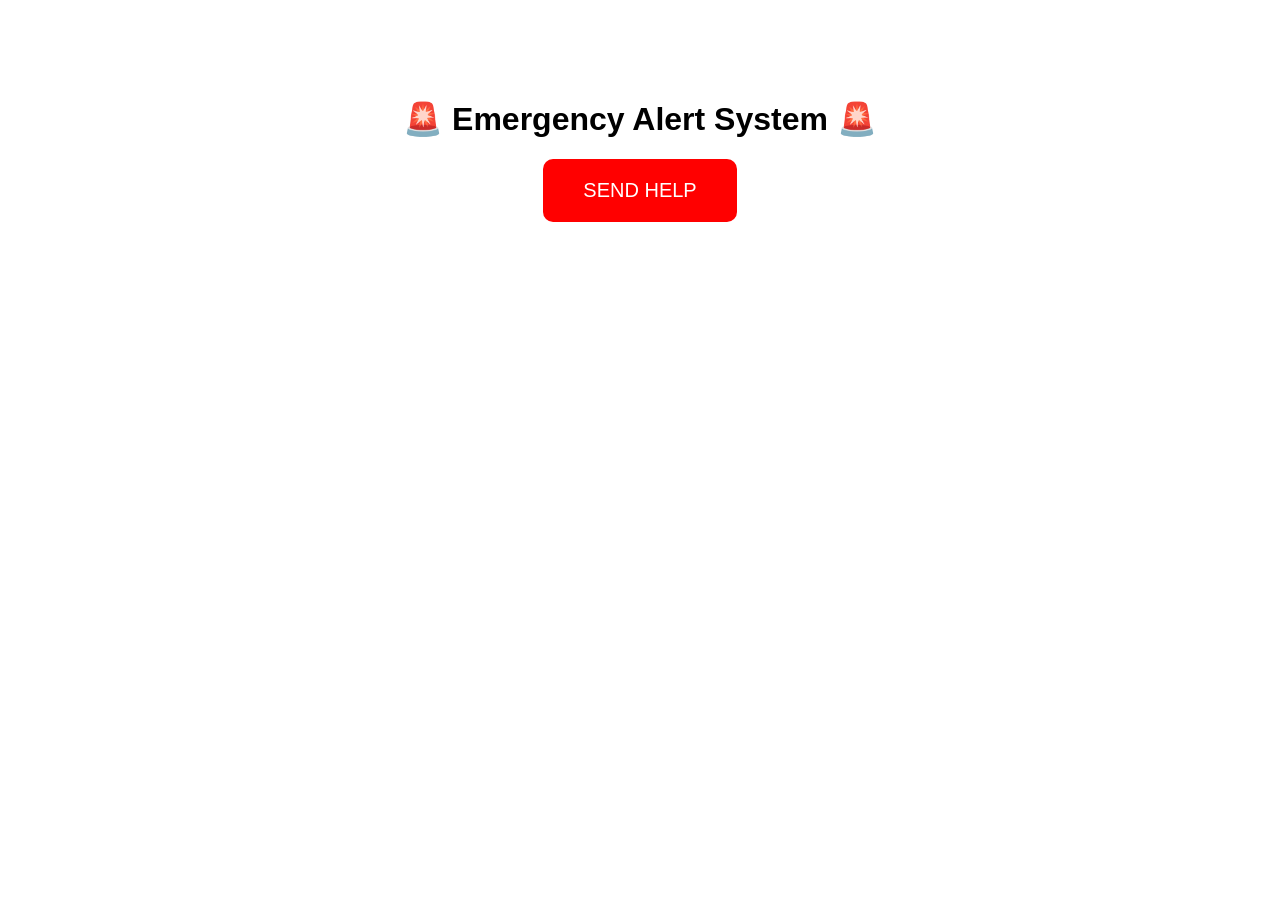
==== templates/index.html @ da8e2111 "Initial commit: Mobile Emergency Alert System with Flask Auth and Flutter SOS button" ====
<!DOCTYPE html>
<html lang="en">
<head>
    <meta charset="UTF-8">
    <title>Emergency Alert</title>

    <style>
        body {
            font-family: Arial;
            text-align: center;
            margin-top: 100px;
        }

        .alert-btn {
            background: red;
            color: white;
            padding: 20px 40px;
            font-size: 20px;
            border: none;
            border-radius: 10px;
            cursor: pointer;
        }

        #status {
            margin-top: 20px;
            font-size: 18px;
            font-weight: bold;
        }
    </style>
</head>

<body>

    <h1>🚨 Emergency Alert System 🚨</h1>

    <!-- ✅ BUTTON -->
    <button class="alert-btn" onclick="sendHelp()">SEND HELP</button>

    <!-- ✅ ADD STATUS HERE (IMPORTANT) -->
    <div id="status"></div>

    <!-- ✅ ADD SCRIPT AT BOTTOM -->
    <script>
        function sendHelp() {
            const status = document.getElementById("status");

            if (!navigator.geolocation) {
                status.innerHTML = "❌ Geolocation not supported";
                return;
            }

            status.innerHTML = "📡 Getting location...";

            navigator.geolocation.getCurrentPosition(
                function(position) {
                    let location = `https://maps.google.com/?q=${position.coords.latitude},${position.coords.longitude}`;

                    status.innerHTML = "📡 Sending alert...";

                    fetch("/send_alert", {
                        method: "POST",
                        headers: {
                            "Content-Type": "application/json"
                        },
                        body: JSON.stringify({ location: location })
                    })
                    .then(res => res.json())
                    .then(data => {
                        status.innerHTML = data.status;
                    })
                    .catch(err => {
                        status.innerHTML = "❌ Error sending alert!";
                        console.error(err);
                    });
                },
                function(error) {
                    status.innerHTML = "❌ Location permission denied!";
                }
            );
        }
    </script>

</body>
</html>
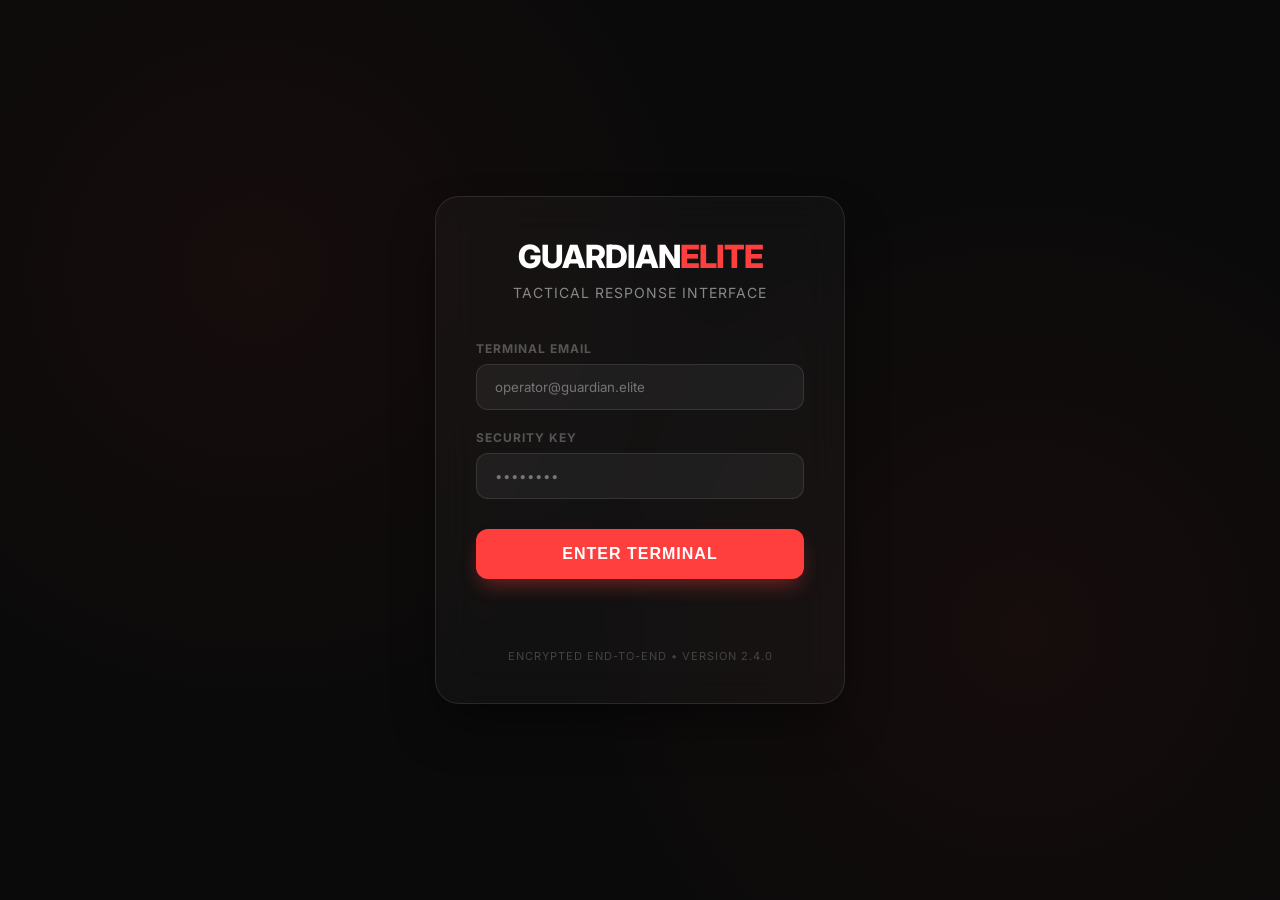
==== commit 7d510f58: "FINAL CHNAGE" ====
--- a/templates/index.html
+++ b/templates/index.html
@@ -2,83 +2,216 @@
 <html lang="en">
 <head>
     <meta charset="UTF-8">
-    <title>Emergency Alert</title>
-
+    <meta name="viewport" content="width=device-width, initial-scale=1.0">
+    <title>Guardian Elite | Emergency Response System</title>
+    <link href="https://fonts.googleapis.com/css2?family=Inter:wght@400;700;800&family=JetBrains+Mono:wght@500&display=swap" rel="stylesheet">
     <style>
+        :root {
+            --accent-red: #ff3e3e;
+            --bg-dark: #0a0a0a;
+            --glass: rgba(255, 255, 255, 0.03);
+            --glass-border: rgba(255, 255, 255, 0.1);
+        }
+
+        * { margin: 0; padding: 0; box-sizing: border-box; }
+
         body {
-            font-family: Arial;
+            background-color: var(--bg-dark);
+            color: white;
+            font-family: 'Inter', sans-serif;
+            height: 100vh;
+            display: flex;
+            align-items: center;
+            justify-content: center;
+            overflow: hidden;
+            background-image: 
+                radial-gradient(circle at 20% 30%, rgba(255, 62, 62, 0.05) 0%, transparent 40%),
+                radial-gradient(circle at 80% 70%, rgba(255, 62, 62, 0.05) 0%, transparent 40%);
+        }
+
+        .container {
+            width: 100%;
+            max-width: 450px;
+            padding: 20px;
             text-align: center;
-            margin-top: 100px;
-        }
-
-        .alert-btn {
-            background: red;
+            z-index: 10;
+        }
+
+        .glass-panel {
+            background: var(--glass);
+            backdrop-filter: blur(20px);
+            border: 1px solid var(--glass-border);
+            border-radius: 24px;
+            padding: 40px;
+            box-shadow: 0 25px 50px -12px rgba(0, 0, 0, 0.5);
+        }
+
+        .logo {
+            font-size: 32px;
+            font-weight: 800;
+            letter-spacing: -1px;
+            margin-bottom: 8px;
+        }
+
+        .logo span { color: var(--accent-red); }
+
+        .tagline {
+            color: #888;
+            font-size: 14px;
+            margin-bottom: 40px;
+            letter-spacing: 1px;
+        }
+
+        .input-group {
+            margin-bottom: 20px;
+            text-align: left;
+        }
+
+        label {
+            display: block;
+            font-size: 12px;
+            font-weight: 700;
+            color: #555;
+            margin-bottom: 8px;
+            text-transform: uppercase;
+            letter-spacing: 1px;
+        }
+
+        input {
+            width: 100%;
+            background: rgba(255,255,255,0.05);
+            border: 1px solid var(--glass-border);
+            padding: 14px 18px;
+            border-radius: 12px;
             color: white;
-            padding: 20px 40px;
-            font-size: 20px;
+            font-family: inherit;
+            transition: all 0.3s;
+        }
+
+        input:focus {
+            outline: none;
+            border-color: var(--accent-red);
+            background: rgba(255,255,255,0.08);
+        }
+
+        .btn {
+            width: 100%;
+            padding: 16px;
+            border-radius: 12px;
             border: none;
-            border-radius: 10px;
+            font-weight: 800;
+            font-size: 16px;
             cursor: pointer;
-        }
-
-        #status {
+            transition: all 0.3s;
+            margin-top: 10px;
+            text-transform: uppercase;
+            letter-spacing: 1px;
+        }
+
+        .btn-primary {
+            background: var(--accent-red);
+            color: white;
+            box-shadow: 0 10px 20px -5px rgba(255, 62, 62, 0.4);
+        }
+
+        .btn-primary:hover {
+            transform: translateY(-2px);
+            box-shadow: 0 15px 25px -5px rgba(255, 62, 62, 0.5);
+        }
+
+        .status {
             margin-top: 20px;
-            font-size: 18px;
-            font-weight: bold;
+            font-size: 13px;
+            font-weight: 600;
+            height: 20px;
+        }
+
+        .loading-pulse {
+            width: 8px;
+            height: 8px;
+            background: var(--accent-red);
+            border-radius: 50%;
+            display: inline-block;
+            margin-right: 8px;
+            animation: pulse 1.5s infinite;
+        }
+
+        @keyframes pulse {
+            0% { transform: scale(1); opacity: 1; }
+            50% { transform: scale(1.5); opacity: 0.5; }
+            100% { transform: scale(1); opacity: 1; }
+        }
+
+        .footer-note {
+            margin-top: 30px;
+            font-size: 11px;
+            color: #444;
+            letter-spacing: 1px;
         }
     </style>
 </head>
-
 <body>
 
-    <h1>🚨 Emergency Alert System 🚨</h1>
-
-    <!-- ✅ BUTTON -->
-    <button class="alert-btn" onclick="sendHelp()">SEND HELP</button>
-
-    <!-- ✅ ADD STATUS HERE (IMPORTANT) -->
-    <div id="status"></div>
-
-    <!-- ✅ ADD SCRIPT AT BOTTOM -->
+    <div class="container">
+        <div class="glass-panel">
+            <div class="logo">GUARDIAN<span>ELITE</span></div>
+            <div class="tagline">TACTICAL RESPONSE INTERFACE</div>
+
+            <div id="authView">
+                <div class="input-group">
+                    <label>Terminal Email</label>
+                    <input type="email" id="email" placeholder="operator@guardian.elite">
+                </div>
+                <div class="input-group">
+                    <label>Security Key</label>
+                    <input type="password" id="password" placeholder="••••••••">
+                </div>
+                <button class="btn btn-primary" onclick="login()">Enter Terminal</button>
+            </div>
+
+            <div id="status" class="status"></div>
+            <div class="footer-note">ENCRYPTED END-TO-END • VERSION 2.4.0</div>
+        </div>
+    </div>
+
     <script>
-        function sendHelp() {
-            const status = document.getElementById("status");
-
-            if (!navigator.geolocation) {
-                status.innerHTML = "❌ Geolocation not supported";
+        async function login() {
+            const email = document.getElementById('email').value;
+            const password = document.getElementById('password').value;
+            const status = document.getElementById('status');
+
+            if (!email || !password) {
+                status.style.color = "#ff3e3e";
+                status.innerText = "❌ Credentials Required";
                 return;
             }
 
-            status.innerHTML = "📡 Getting location...";
-
-            navigator.geolocation.getCurrentPosition(
-                function(position) {
-                    let location = `https://maps.google.com/?q=${position.coords.latitude},${position.coords.longitude}`;
-
-                    status.innerHTML = "📡 Sending alert...";
-
-                    fetch("/send_alert", {
-                        method: "POST",
-                        headers: {
-                            "Content-Type": "application/json"
-                        },
-                        body: JSON.stringify({ location: location })
-                    })
-                    .then(res => res.json())
-                    .then(data => {
-                        status.innerHTML = data.status;
-                    })
-                    .catch(err => {
-                        status.innerHTML = "❌ Error sending alert!";
-                        console.error(err);
-                    });
-                },
-                function(error) {
-                    status.innerHTML = "❌ Location permission denied!";
+            status.innerHTML = '<span class="loading-pulse"></span> Authenticating...';
+            
+            try {
+                const res = await fetch('/login', {
+                    method: 'POST',
+                    headers: { 'Content-Type': 'application/json' },
+                    body: JSON.stringify({ email, password })
+                });
+                
+                const data = await res.json();
+                
+                if (res.ok) {
+                    status.style.color = "#4ade80";
+                    status.innerText = "✅ Access Granted. Redirecting...";
+                    localStorage.setItem('sos_token', data.token);
+                    // Redirect to a placeholder or the tracking dashboard if you have a user ID
+                    // For now, let's just show success. 
+                    // In a real flow, you'd go to /track/ID
+                } else {
+                    status.style.color = "#ff3e3e";
+                    status.innerText = "❌ Access Denied";
                 }
-            );
+            } catch (e) {
+                status.innerText = "❌ Connection Failed";
+            }
         }
     </script>
-
 </body>
 </html>
